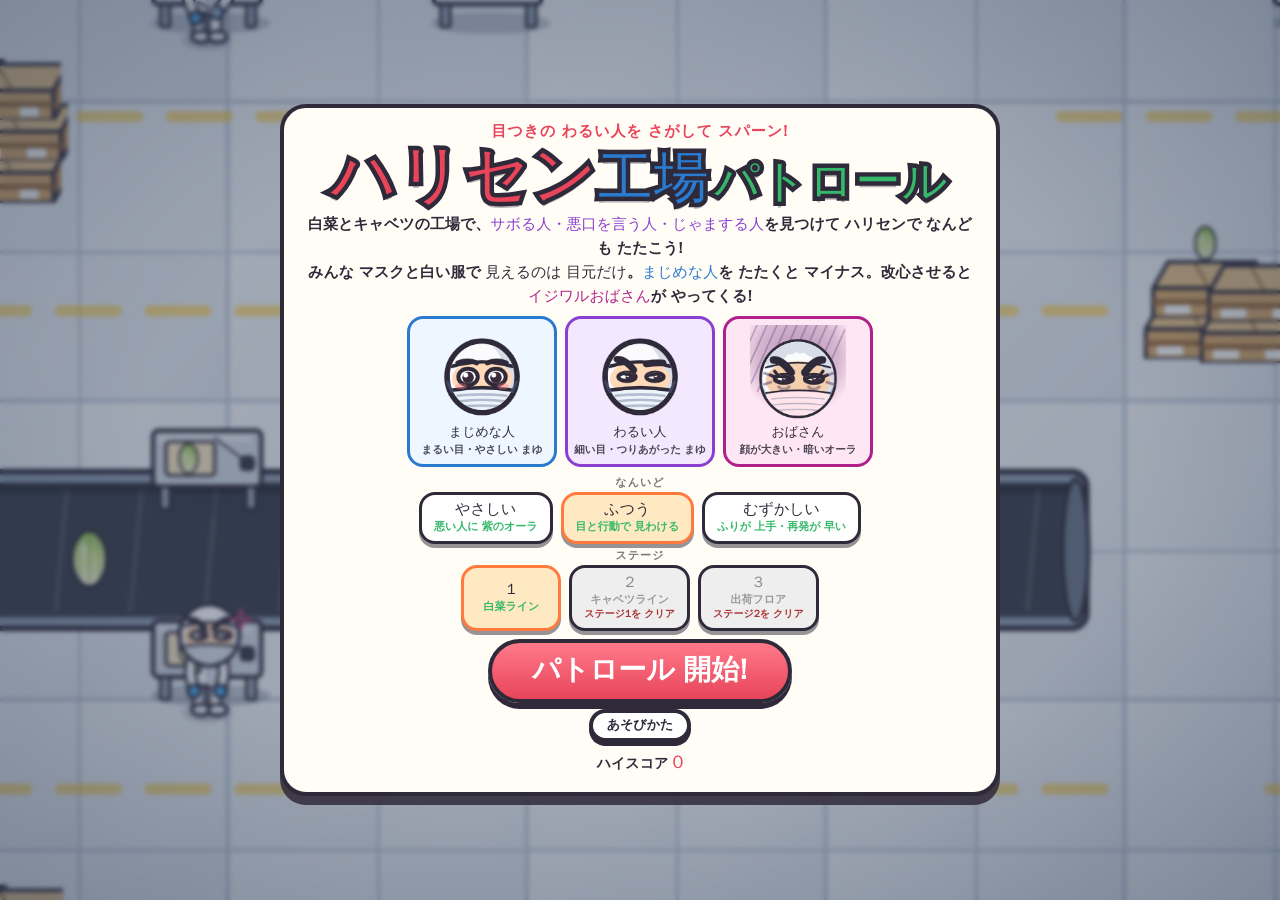
==== src/index.html @ 90d21422 "ハリセン工場パトロール: 目元で悪い人を見分けてハリセンで改心させる工場アクションゲーム - 白菜・キャベツ工場のマップ(ライン・作業台・段ボール・歩ける通路)を生成 - 白い衛生服とマスクの作業員。" ====
<!doctype html>
<html lang="ja">
<head>
<meta charset="utf-8">
<meta name="viewport" content="width=device-width, initial-scale=1, maximum-scale=1, user-scalable=no, viewport-fit=cover">
<meta name="theme-color" content="#e9edf3">
<title>ハリセン工場パトロール</title>
<link rel="icon" href="data:image/svg+xml,%3Csvg xmlns='http://www.w3.org/2000/svg' viewBox='0 0 32 32'%3E%3Ccircle cx='16' cy='16' r='14' fill='%23fbfbfd' stroke='%232f2a3a' stroke-width='2'/%3E%3Cellipse cx='16' cy='15' rx='10' ry='4.5' fill='%23ffd9b8'/%3E%3Cpath d='M6 19q10-3 20 0v5q-10 4-20 0z' fill='%23eef4fb' stroke='%232f2a3a' stroke-width='1.5'/%3E%3Ccircle cx='11.5' cy='15' r='2.4' fill='%23fff' stroke='%232f2a3a' stroke-width='1.2'/%3E%3Ccircle cx='20.5' cy='15' r='2.4' fill='%23fff' stroke='%232f2a3a' stroke-width='1.2'/%3E%3Ccircle cx='12' cy='15.3' r='1.1' fill='%232f2a3a'/%3E%3Ccircle cx='21' cy='15.3' r='1.1' fill='%232f2a3a'/%3E%3Cpath d='M8 11l5 1.5M24 11l-5 1.5' stroke='%232f2a3a' stroke-width='2' stroke-linecap='round'/%3E%3C/svg%3E">
<link rel="stylesheet" href="style.css">
</head>
<body>
<canvas id="game"></canvas>
<div id="fx"><div id="fxVig"></div><div id="fxRed"></div><div id="fxBlue"></div></div>

<!-- ゲーム中の表示 -->
<div id="hud" class="hidden">
  <div class="hud-left">
    <div class="hp">
      <svg class="heart" viewBox="0 0 24 24" aria-hidden="true"><path d="M12 21s-8-5.2-8-11a4.6 4.6 0 0 1 8-3 4.6 4.6 0 0 1 8 3c0 5.8-8 11-8 11z" fill="#ff5a7e" stroke="#2f2a3a" stroke-width="2.2" stroke-linejoin="round"/><circle cx="8.2" cy="8.6" r="1.6" fill="#fff"/></svg>
      <div class="hp-bar"><div class="hp-fill" id="hpFill"></div><span class="hp-text" id="hpText">100</span></div>
    </div>
    <div class="score-box"><span class="label">スコア</span><span class="score" id="score">0</span></div>
    <div class="combo hidden" id="combo"><span class="combo-n" id="comboN"></span><span class="combo-m" id="comboM"></span><div class="combo-bar"><div id="comboFill"></div></div></div>
    <div class="weapon normal" id="weapon"><span class="w-label">ハリセン</span><b id="weaponName">ふつうのハリセン</b><i id="weaponUses">∞</i></div>
  </div>
  <div class="hud-center">
    <div class="timer" id="timer">3:00</div>
    <div class="stage-label" id="stageLabel">ステージ1</div>
    <div class="gauge" id="gauge"><span id="gaugeText">改心 0 / 5</span><div class="gauge-bar"><div id="gaugeFill"></div></div></div>
    <div class="bossbar hidden" id="bossBar"><span id="bossName">イジワルおばさん</span><div class="boss-bar"><div id="bossFill"></div></div></div>
  </div>
  <div class="hud-right">
    <canvas id="minimap"></canvas>
    <div class="btns">
      <button id="btnSound" class="icon-btn" aria-label="おと"><svg viewBox="0 0 24 24"><path id="iconSound" d="M4 9v6h4l5 4V5L8 9H4z" fill="#fff" stroke="#2f2a3a" stroke-width="2" stroke-linejoin="round"/><g id="iconWaves" fill="none" stroke="#2f2a3a" stroke-width="2.2" stroke-linecap="round"><path d="M16 9.5c1.2 1.5 1.2 3.5 0 5"/><path d="M18.5 7c2.2 3 2.2 7 0 10"/></g></svg></button>
      <button id="btnPause" class="icon-btn" aria-label="ポーズ"><svg viewBox="0 0 24 24"><rect x="6" y="5" width="4" height="14" rx="1.5" fill="#fff" stroke="#2f2a3a" stroke-width="2"/><rect x="14" y="5" width="4" height="14" rx="1.5" fill="#fff" stroke="#2f2a3a" stroke-width="2"/></svg></button>
    </div>
  </div>
</div>

<div id="stickL" class="stick hidden"><div class="ring"></div><div class="knob"></div></div>
<div id="stickR" class="stick right hidden"><div class="ring"></div><div class="knob"></div></div>

<div id="touchHints"><div class="th l" id="thL">左で<br>うごく</div><div class="th r" id="thR">右で ねらって<br>たたく</div></div>

<div id="toast" class="hidden"></div>
<div id="banner" class="hidden"></div>
<div id="hint" class="hidden"><span class="pc-only">WASD / 矢印で うごく ・ マウスで ねらって クリック連打で ハリセン! 目つきの わるい人を さがそう</span><span class="touch-only">左がわで うごく ・ 右がわで ねらって たたく! 目つきの わるい人を さがそう</span></div>

<!-- タイトル -->
<div id="title" class="overlay">
  <div class="card title-card">
    <div class="logo">
      <div class="logo-small">目つきの わるい人を さがして スパーン!</div>
      <h1><span class="l1">ハリセン</span><span class="l2">工場</span><span class="l3">パトロール</span></h1>
    </div>
    <p class="lead">白菜とキャベツの工場で、<b class="bad-t">サボる人・悪口を言う人・じゃまする人</b>を見つけて ハリセンで なんども たたこう!<br>みんな マスクと白い服で <b>見えるのは 目元だけ</b>。<b class="good-t">まじめな人</b>を たたくと マイナス。改心させると <b class="boss-t">イジワルおばさん</b>が やってくる!</p>
    <div class="eyes-row">
      <div class="eye-card good"><canvas id="eyeGood" width="140" height="140"></canvas><b>まじめな人</b><span>まるい目・やさしい まゆ</span></div>
      <div class="eye-card bad"><canvas id="eyeBad" width="140" height="140"></canvas><b>わるい人</b><span>細い目・つりあがった まゆ</span></div>
      <div class="eye-card boss"><canvas id="eyeBoss" width="140" height="140"></canvas><b>おばさん</b><span>顔が大きい・暗いオーラ</span></div>
    </div>
    <div class="row-label">なんいど</div>
    <div class="diffs">
      <button class="diff-btn" data-diff="easy"><b>やさしい</b><span>悪い人に 紫のオーラ</span></button>
      <button class="diff-btn" data-diff="normal"><b>ふつう</b><span>目と行動で 見わける</span></button>
      <button class="diff-btn" data-diff="hard"><b>むずかしい</b><span>ふりが 上手・再発が 早い</span></button>
    </div>
    <div class="row-label">ステージ</div>
    <div class="stages">
      <button class="stage-btn" data-stage="0"><b>1</b><span>白菜ライン</span></button>
      <button class="stage-btn" data-stage="1"><b>2</b><span>キャベツライン</span><i>ステージ1を クリア</i></button>
      <button class="stage-btn" data-stage="2"><b>3</b><span>出荷フロア</span><i>ステージ2を クリア</i></button>
    </div>
    <button id="btnStart" class="big-btn">パトロール 開始!</button>
    <div class="meta-btns"><button id="btnHowto" class="sub-btn">あそびかた</button></div>
    <div class="best">ハイスコア <b id="bestTitle">0</b></div>
  </div>
</div>

<!-- あそびかた -->
<div id="howto" class="overlay hidden">
  <div class="card howto-card">
    <h2>あそびかた</h2>
    <ul class="legend" id="legendPics">
      <li><canvas id="ic-good" width="100" height="100"></canvas><b>まじめな人</b><span>台で 白菜を 切ったり はこづめ。たたくと <b class="minus">-200</b>、こちらも げんきが へる</span></li>
      <li class="bad"><canvas id="ic-slacker" width="100" height="100"></canvas><b>サボり</b><span>かべに もたれて スマホ・あくび・Zzz。近づくと はたらく ふりをする</span></li>
      <li class="bad"><canvas id="ic-gossip" width="100" height="100"></canvas><b>悪口コンビ</b><span>すみっこで ヒソヒソ 人の悪口。近づくと だまる</span></li>
      <li class="bad"><canvas id="ic-sabo" width="100" height="100"></canvas><b>じゃまする人</b><span>はたらく人に ちょっかいを 出して こまらせる</span></li>
      <li class="boss-l"><canvas id="ic-boss" width="100" height="100"></canvas><b>イジワルおばさん</b><span>人を いびる。いびっている あいだは <b>ダメージ2倍</b>。5連打で めまい。ガミガミの 赤いゾーンから にげろ</span></li>
      <li class="pick"><canvas id="ic-harisen" width="100" height="100"></canvas><b>ハリセン 3種</b><span><b>ふつう</b>: いつでも / <b>ジャンボ</b>: ひろく つよく ふっとばす / <b>ビリビリ</b>: 近くの悪い人にも 電気が はしる。床に 落ちているのを ひろう</span></li>
    </ul>
    <p class="howto-text">悪い人を なんども たたくと <b>「ごめんなさい!」と 改心</b>して まじめに はたらきはじめる(頭の上に ★)。でも しばらくすると <b>また サボりだす</b>。<br>改心させた人数が たまると <b>イジワルおばさん</b>が 搬入口から やってくる。倒せば ステージクリア! 残り時間は ボーナス。</p>
    <div class="controls">
      <div class="pc-only"><b>PC</b> WASD/矢印: うごく ・ マウス: ねらう ・ クリック/スペース/J: ハリセン(おしっぱなしで 連打) ・ P: ポーズ ・ M: おと</div>
      <div class="touch-only"><b>スマホ</b> 左がわ ドラッグ: うごく ・ 右がわ ドラッグ: ねらって 連打</div>
    </div>
    <button id="btnHowtoClose" class="sub-btn">とじる</button>
  </div>
</div>

<!-- ポーズ -->
<div id="pause" class="overlay hidden">
  <div class="card small">
    <h2>ポーズ</h2>
    <button id="btnResume" class="big-btn">つづける</button>
    <button id="btnQuit" class="sub-btn">タイトルへ</button>
  </div>
</div>

<!-- けっか -->
<div id="result" class="overlay hidden">
  <div class="card result-card">
    <h2 id="resTitle">ステージクリア!</h2>
    <div class="rank" id="resRank">A</div>
    <div class="rank-msg" id="resMsg"></div>
    <div class="res-score"><span>スコア</span><b id="resScore">0</b></div>
    <div class="newbest hidden" id="resNew">ハイスコア こうしん!</div>
    <ul class="res-stats" id="resStats"></ul>
    <button id="btnNext" class="big-btn hidden">つぎの ステージへ</button>
    <button id="btnRetry" class="big-btn">もういちど!</button>
    <button id="btnToTitle" class="sub-btn">タイトルへ</button>
  </div>
</div>

<script src="js/util.js"></script>
<script src="js/config.js"></script>
<script src="js/world.js"></script>
<script src="js/art.js"></script>
<script src="js/audio.js"></script>
<script src="js/input.js"></script>
<script src="js/entities.js"></script>
<script src="js/render.js"></script>
<script src="js/main.js"></script>
</body>
</html>
---- src/style.css ----
:root {
  --ink: #2f2a3a;
  --red: #e8445a;
  --purple: #8a3fd0;
  --orange: #ff7a3d;
  --green: #35b86a;
  --blue: #2a7ad0;
  --cream: #fffdf6;
  --font: "Hiragino Maru Gothic ProN", "Hiragino Kaku Gothic ProN", "Yu Gothic UI", "Yu Gothic", "Meiryo", "Noto Sans JP", "Noto Sans CJK JP", "WenQuanYi Zen Hei", system-ui, sans-serif;
  --safe-t: env(safe-area-inset-top, 0px);
  --safe-r: env(safe-area-inset-right, 0px);
  --safe-b: env(safe-area-inset-bottom, 0px);
  --safe-l: env(safe-area-inset-left, 0px);
}

* { box-sizing: border-box; }
html, body {
  margin: 0; height: 100%; overflow: hidden; background: #9fb0c8; color: var(--ink);
  font-family: var(--font); font-weight: 800;
  touch-action: none; user-select: none; -webkit-user-select: none; -webkit-touch-callout: none;
  -webkit-tap-highlight-color: transparent; overscroll-behavior: none;
}
canvas#game { position: fixed; top: 0; left: 0; display: block; touch-action: none; cursor: crosshair; }
.hidden { display: none !important; }
.touch-only { display: none; }
body.touch .touch-only { display: inline; }
body.touch .pc-only { display: none; }
body.touch canvas#game { cursor: default; }

/* ---------- 画面効果(周辺減光・被ダメージ・まちがい) ---------- */
#fx, #fx div { position: fixed; top: 0; left: 0; right: 0; bottom: 0; pointer-events: none; }
#fxVig { background: radial-gradient(ellipse at center, rgba(255, 255, 255, 0) 55%, rgba(40, 60, 90, 0.28) 100%); }
#fxRed { opacity: 0; background: radial-gradient(ellipse at center, rgba(255, 30, 60, 0) 30%, rgba(255, 30, 60, 0.85) 100%); }
#fxBlue { opacity: 0; background: radial-gradient(ellipse at center, rgba(60, 120, 255, 0) 35%, rgba(60, 120, 255, 0.8) 100%); }

/* ---------- ゲーム中のHUD ---------- */
#hud { position: fixed; top: 0; left: 0; right: 0; bottom: 0; pointer-events: none; }
.hud-left { position: absolute; top: calc(8px + var(--safe-t)); left: calc(10px + var(--safe-l)); display: flex; flex-direction: column; gap: 6px; align-items: flex-start; }
.hud-center { position: absolute; top: calc(8px + var(--safe-t)); left: 50%; transform: translateX(-50%); display: flex; flex-direction: column; align-items: center; gap: 5px; }
.hud-right { position: absolute; top: calc(8px + var(--safe-t)); right: calc(10px + var(--safe-r)); display: flex; flex-direction: column; align-items: flex-end; gap: 6px; }

.hp { display: flex; align-items: center; gap: 4px; }
.heart { width: 34px; height: 34px; flex: none; filter: drop-shadow(0 2px 0 rgba(47, 42, 58, 0.5)); }
.hp-bar { position: relative; width: clamp(110px, 24vw, 210px); height: 22px; border: 3px solid var(--ink); border-radius: 14px; background: rgba(255, 255, 255, 0.85); overflow: hidden; box-shadow: 0 3px 0 rgba(47, 42, 58, 0.45); }
.hp-fill { position: absolute; top: 0; bottom: 0; left: 0; width: 100%; background: linear-gradient(#8bef7a, #3fc460); transition: width 0.15s; }
.hp-fill.mid { background: linear-gradient(#ffe36a, #ffb52e); }
.hp-fill.low { background: linear-gradient(#ff8a8a, #ff4d5e); animation: pulse 0.5s infinite alternate; }
.hp-text { position: absolute; top: 0; left: 0; right: 0; bottom: 0; display: grid; place-items: center; font-size: 13px; color: var(--ink); text-shadow: 0 0 3px #fff, 0 0 3px #fff; }

.score-box { display: flex; align-items: baseline; gap: 8px; padding: 2px 14px 3px; background: var(--cream); border: 3px solid var(--ink); border-radius: 16px; box-shadow: 0 3px 0 rgba(47, 42, 58, 0.45); }
.score-box .label { font-size: 12px; opacity: 0.75; }
.score { font-size: clamp(22px, 4.6vw, 32px); color: var(--red); -webkit-text-stroke: 0.5px var(--ink); font-variant-numeric: tabular-nums; min-width: 3.2ch; text-align: right; }
.score.bump { animation: bump 0.2s; }

.combo { position: relative; padding: 3px 12px 7px; background: linear-gradient(#ffd24d, #ff9d2e); border: 3px solid var(--ink); border-radius: 14px; box-shadow: 0 3px 0 rgba(47, 42, 58, 0.45); color: #fff; text-shadow: 0 2px 0 var(--ink), 1px 0 0 var(--ink), -1px 0 0 var(--ink); animation: bump 0.25s; }
.combo-n { font-size: 20px; }
.combo-m { font-size: 14px; margin-left: 6px; }
.combo-bar { position: absolute; left: 8px; right: 8px; bottom: 2px; height: 4px; border-radius: 3px; background: rgba(47, 42, 58, 0.35); overflow: hidden; }
.combo-bar div { height: 100%; background: #fff; width: 100%; }

.weapon { display: flex; align-items: center; gap: 8px; padding: 3px 12px; font-size: 13px; border: 3px solid var(--ink); border-radius: 14px; box-shadow: 0 3px 0 rgba(47, 42, 58, 0.45); background: linear-gradient(#fff6dc, #f3dfb0); }
.weapon.jumbo { background: linear-gradient(#ffb48c, #ff7a4d); color: #fff; text-shadow: 0 1px 0 var(--ink); }
.weapon.spark { background: linear-gradient(#fff6a0, #ffd400); animation: powerGlow 0.5s infinite alternate; }
.weapon .w-label { font-size: 10px; opacity: 0.75; }
.weapon i { font-style: normal; font-size: 12px; font-variant-numeric: tabular-nums; }
@keyframes powerGlow { from { box-shadow: 0 3px 0 rgba(47, 42, 58, 0.45), 0 0 8px rgba(255, 220, 80, 0.6); } to { box-shadow: 0 3px 0 rgba(47, 42, 58, 0.45), 0 0 22px rgba(255, 220, 80, 1); } }

.timer { min-width: 5.2ch; text-align: center; padding: 2px 16px 3px; font-size: clamp(22px, 5vw, 32px); font-variant-numeric: tabular-nums; background: var(--cream); border: 3px solid var(--ink); border-radius: 18px; box-shadow: 0 3px 0 rgba(47, 42, 58, 0.45); }
.timer.warn { color: #fff; background: #ff5a5e; animation: pulse 0.5s infinite alternate; }
.stage-label { font-size: 12px; padding: 1px 10px; background: rgba(255, 255, 255, 0.85); border: 2px solid var(--ink); border-radius: 10px; }
.gauge { position: relative; min-width: 220px; padding: 3px 14px 9px; text-align: center; font-size: 13px; color: #fff; background: linear-gradient(#c56bff, #7a2fc0); border: 3px solid var(--ink); border-radius: 16px; box-shadow: 0 3px 0 rgba(47, 42, 58, 0.45); text-shadow: 0 1px 0 var(--ink); }
.gauge-bar { position: absolute; left: 8px; right: 8px; bottom: 3px; height: 5px; border-radius: 3px; background: rgba(47, 42, 58, 0.4); overflow: hidden; }
.gauge-bar div { height: 100%; width: 0; background: #ffe14d; transition: width 0.3s; }
.bossbar { width: min(50vw, 440px); padding: 2px 12px 8px; text-align: center; font-size: 14px; color: #fff; background: rgba(47, 42, 58, 0.88); border: 3px solid var(--ink); border-radius: 14px; position: relative; text-shadow: 0 1px 0 #000; animation: bump 0.3s; }
.boss-bar { margin-top: 2px; height: 10px; border-radius: 6px; background: rgba(0, 0, 0, 0.5); overflow: hidden; border: 1.5px solid #000; }
.boss-bar div { height: 100%; width: 100%; background: linear-gradient(#ff8ad0, #c43ad0); transition: width 0.15s; }

#minimap { width: clamp(110px, 22vw, 170px); height: calc(clamp(110px, 22vw, 170px) * 0.66); border: 3px solid var(--ink); border-radius: 12px; background: #eef1f6; box-shadow: 0 3px 0 rgba(47, 42, 58, 0.45); }
.btns { display: flex; gap: 6px; }
.icon-btn { pointer-events: auto; width: 38px; height: 38px; padding: 5px; border-radius: 50%; border: 3px solid var(--ink); background: #ffd24d; box-shadow: 0 3px 0 rgba(47, 42, 58, 0.55); cursor: pointer; }
.icon-btn:active { transform: translateY(2px); box-shadow: 0 1px 0 rgba(47, 42, 58, 0.55); }
.icon-btn svg { width: 100%; height: 100%; display: block; }
.icon-btn.muted #iconWaves { display: none; }

/* ---------- 仮想スティック ---------- */
.stick { position: fixed; width: 0; height: 0; pointer-events: none; z-index: 5; }
.stick .ring { position: absolute; left: -56px; top: -56px; width: 112px; height: 112px; border-radius: 50%; border: 4px dashed rgba(47, 42, 58, 0.5); background: rgba(255, 255, 255, 0.25); }
.stick .knob { position: absolute; left: -27px; top: -27px; width: 54px; height: 54px; border-radius: 50%; background: rgba(255, 255, 255, 0.92); border: 4px solid var(--ink); box-shadow: 0 3px 0 rgba(47, 42, 58, 0.5); }
.stick.right .knob { background: rgba(255, 170, 120, 0.95); }
#touchHints { display: none; }
body.touch #touchHints.show { display: block; }
.th { position: fixed; bottom: calc(60px + var(--safe-b)); width: 120px; height: 120px; border-radius: 50%; border: 4px dashed rgba(47, 42, 58, 0.45); display: grid; place-items: center; text-align: center; font-size: 14px; color: var(--ink); background: rgba(255, 255, 255, 0.3); pointer-events: none; animation: breathe 1.4s infinite alternate; }
.th.l { left: calc(40px + var(--safe-l)); }
.th.r { right: calc(40px + var(--safe-r)); }
.th.gone { display: none; }
@keyframes breathe { from { transform: scale(0.96); } to { transform: scale(1.04); } }

/* ---------- ふきだし・バナー ---------- */
#toast { position: fixed; top: calc(150px + var(--safe-t)); left: 50%; transform: translateX(-50%); max-width: 90vw; padding: 6px 18px; font-size: clamp(14px, 3.6vw, 18px); background: #fff; border: 3px solid var(--ink); border-radius: 18px; box-shadow: 0 4px 0 rgba(47, 42, 58, 0.5); pointer-events: none; z-index: 8; animation: toast-in 0.25s; text-align: center; }
#banner { position: fixed; left: 0; right: 0; top: 34%; text-align: center; pointer-events: none; z-index: 8; white-space: nowrap; font-size: clamp(28px, 7.5vw, 88px); color: #fff; -webkit-text-stroke: 8px var(--ink); paint-order: stroke fill; text-shadow: 0 8px 0 rgba(47, 42, 58, 0.45); animation: banner 1.5s ease-out forwards; }
#hint { position: fixed; bottom: calc(18px + var(--safe-b)); left: 50%; transform: translateX(-50%); max-width: 94vw; padding: 6px 16px; font-size: clamp(12px, 3.2vw, 16px); background: rgba(255, 255, 255, 0.92); border: 3px solid var(--ink); border-radius: 18px; pointer-events: none; z-index: 8; text-align: center; animation: toast-in 0.3s; }
body.touch #hint { bottom: calc(190px + var(--safe-b)); }

/* ---------- 画面のうえに重ねるカード ---------- */
.overlay { position: fixed; top: 0; left: 0; right: 0; bottom: 0; z-index: 20; display: flex; align-items: center; justify-content: center; padding: 10px; background: rgba(40, 55, 80, 0.4); backdrop-filter: blur(2px); -webkit-backdrop-filter: blur(2px); overflow: auto; touch-action: auto; }
.card { background: var(--cream); border: 4px solid var(--ink); border-radius: 26px; box-shadow: 0 9px 0 rgba(47, 42, 58, 0.85); padding: 14px 22px 18px; max-width: min(94vw, 720px); max-height: 96vh; overflow: auto; text-align: center; animation: pop 0.35s cubic-bezier(0.3, 1.5, 0.5, 1); }
.card h2 { margin: 0 0 6px; font-size: clamp(26px, 6vw, 40px); }
.card.small { min-width: min(80vw, 320px); }

.logo-small { font-size: clamp(12px, 3vw, 15px); color: var(--red); letter-spacing: 0.06em; }
.logo h1 { margin: 0 0 4px; white-space: nowrap; font-size: clamp(26px, 7vw, 64px); line-height: 1.05; letter-spacing: 0.02em; -webkit-text-stroke: 9px var(--ink); paint-order: stroke fill; text-shadow: 0 6px 0 rgba(47, 42, 58, 0.35); }
.logo .l1 { color: var(--red); }
.logo .l2 { color: var(--blue); font-size: 0.85em; }
.logo .l3 { color: var(--green); font-size: 0.7em; margin-left: 0.1em; }
.lead { margin: 4px 0 8px; font-size: clamp(12px, 3vw, 15px); line-height: 1.6; }
.lead .bad-t { color: var(--purple); }
.lead .good-t { color: var(--blue); }
.lead .boss-t { color: #b0208a; }

.eyes-row { display: flex; justify-content: center; gap: 8px; margin: 0 0 8px; flex-wrap: wrap; }
.eye-card { width: min(30vw, 150px); padding: 6px 6px 8px; background: #fff; border: 3px solid var(--ink); border-radius: 16px; display: flex; flex-direction: column; align-items: center; gap: 2px; }
.eye-card canvas { width: min(22vw, 96px); height: min(22vw, 96px); }
.eye-card b { font-size: 13px; }
.eye-card span { font-size: 10.5px; line-height: 1.3; opacity: 0.85; }
.eye-card.good { border-color: var(--blue); background: #eef6ff; }
.eye-card.bad { border-color: var(--purple); background: #f4e8ff; }
.eye-card.boss { border-color: #b0208a; background: #ffe6f4; }

.row-label { font-size: 11px; color: #777; margin-top: 4px; letter-spacing: 0.1em; }
.diffs, .stages { display: flex; justify-content: center; gap: 8px; margin: 2px 0 4px; flex-wrap: wrap; }
.diff-btn, .stage-btn { position: relative; min-width: 100px; padding: 5px 12px 7px; font-family: inherit; font-weight: 800; color: var(--ink); background: #fff; border: 3px solid var(--ink); border-radius: 16px; box-shadow: 0 4px 0 rgba(47, 42, 58, 0.5); cursor: pointer; text-align: center; }
.diff-btn b, .stage-btn b { display: block; font-size: 15px; }
.diff-btn span, .stage-btn span { display: block; font-size: 11px; color: var(--green); }
.stage-btn i { display: none; font-style: normal; font-size: 10px; color: #a33; }
.diff-btn.on, .stage-btn.on { background: #ffe9c2; border-color: var(--orange); }
.stage-btn.lock { background: #eee; color: #888; }
.stage-btn.lock span { color: #999; }
.stage-btn.lock i { display: block; }
.diff-btn:active, .stage-btn:active { transform: translateY(3px); box-shadow: 0 1px 0 rgba(47, 42, 58, 0.5); }

.big-btn, .sub-btn { display: block; margin: 8px auto 0; cursor: pointer; font-family: inherit; font-weight: 800; color: #fff; border: 4px solid var(--ink); border-radius: 999px; }
.big-btn { padding: 8px 40px 10px; font-size: clamp(20px, 5vw, 28px); background: linear-gradient(#ff7a8a, var(--red)); box-shadow: 0 6px 0 var(--ink); animation: wiggle 1.6s infinite; }
.big-btn:hover { filter: brightness(1.06); }
.big-btn:active { transform: translateY(4px); box-shadow: 0 2px 0 var(--ink); animation: none; }
.sub-btn { padding: 4px 22px 5px; font-size: 15px; color: var(--ink); background: #fff; box-shadow: 0 4px 0 var(--ink); }
.sub-btn:active { transform: translateY(3px); box-shadow: 0 1px 0 var(--ink); }
.meta-btns { display: flex; justify-content: center; gap: 6px; margin-top: 6px; }
.meta-btns .sub-btn { margin: 0; font-size: 13px; padding: 3px 14px 4px; }
.best { margin-top: 8px; font-size: 14px; }
.best b { color: var(--red); font-size: 18px; }

/* ---------- あそびかた ---------- */
.howto-card { width: min(94vw, 700px); }
.legend { list-style: none; display: grid; grid-template-columns: 1fr 1fr; gap: 8px; margin: 0 0 8px; padding: 0; text-align: left; }
.legend li { display: grid; grid-template-columns: 64px 1fr; grid-template-rows: auto auto; column-gap: 8px; align-items: center; padding: 6px 8px; background: #fff; border: 3px solid var(--ink); border-radius: 16px; font-size: 13px; }
.legend canvas { grid-row: 1 / 3; width: 64px; height: 64px; }
.legend b { font-size: 14px; align-self: end; overflow-wrap: anywhere; }
.legend span { font-size: 11px; line-height: 1.35; opacity: 0.85; align-self: start; overflow-wrap: anywhere; }
.legend span b { font-size: 11px; }
.legend .minus { color: var(--blue); }
.legend li.bad { background: #f7eeff; border-color: var(--purple); }
.legend li.boss-l { grid-column: 1 / 3; background: linear-gradient(#ffe6f4, #ffd3ea); border-color: #b0208a; }
.legend li.pick { grid-column: 1 / 3; background: #fff8dc; border-color: #c99a00; }
.howto-text { font-size: 12.5px; line-height: 1.55; text-align: left; margin: 0 0 6px; padding: 6px 10px; background: #fff; border: 2px solid var(--ink); border-radius: 12px; }
.howto-text b { color: var(--purple); }
.controls { margin: 0 0 4px; text-align: left; font-size: clamp(11px, 2.8vw, 13px); line-height: 1.6; padding: 4px 8px; background: #e6f1ff; border-radius: 12px; }
.controls b { color: var(--red); margin-right: 4px; }
body.touch .controls .touch-only { display: block; }

/* ---------- けっか ---------- */
.result-card { min-width: min(92vw, 420px); }
.rank { width: 92px; height: 92px; margin: 0 auto; border-radius: 50%; border: 5px solid var(--ink); display: grid; place-items: center; font-size: 56px; color: #fff; -webkit-text-stroke: 3px var(--ink); paint-order: stroke fill; box-shadow: 0 6px 0 rgba(47, 42, 58, 0.5); animation: pop 0.5s cubic-bezier(0.3, 1.6, 0.5, 1); }
.rank-msg { margin: 6px 0 2px; font-size: 14px; color: var(--purple); }
.res-score { display: flex; justify-content: center; align-items: baseline; gap: 10px; }
.res-score span { font-size: 14px; }
.res-score b { font-size: clamp(30px, 8vw, 44px); color: var(--red); -webkit-text-stroke: 1px var(--ink); font-variant-numeric: tabular-nums; }
.newbest { display: inline-block; padding: 2px 14px; font-size: 14px; color: #fff; background: var(--orange); border: 3px solid var(--ink); border-radius: 999px; animation: pulse 0.5s infinite alternate; }
.res-stats { list-style: none; margin: 8px auto 4px; padding: 0; max-width: 360px; text-align: left; font-size: 12.5px; display: grid; grid-template-columns: 1fr 1fr; gap: 3px 10px; }
.res-stats li { display: flex; justify-content: space-between; gap: 6px; padding: 2px 8px; background: #fff; border-radius: 8px; border: 2px solid #e0dcd0; }
.res-stats b { color: var(--purple); font-variant-numeric: tabular-nums; }

/* ---------- アニメーション ---------- */
@keyframes pulse { from { filter: brightness(1); } to { filter: brightness(1.25); } }
@keyframes bump { 0% { transform: scale(1); } 40% { transform: scale(1.12); } 100% { transform: scale(1); } }
@keyframes pop { from { transform: scale(0.6); opacity: 0; } to { transform: scale(1); opacity: 1; } }
@keyframes wiggle { 0%, 100% { transform: rotate(-1.5deg) scale(1); } 50% { transform: rotate(1.5deg) scale(1.03); } }
@keyframes toast-in { from { transform: translate(-50%, -10px); opacity: 0; } to { transform: translate(-50%, 0); opacity: 1; } }
@keyframes banner { 0% { transform: scale(0.4); opacity: 0; } 20% { transform: scale(1.15); opacity: 1; } 35% { transform: scale(1); } 80% { opacity: 1; } 100% { transform: scale(1.1); opacity: 0; } }

/* ---------- 小さい画面 ---------- */
@media (max-width: 520px) {
  .legend { grid-template-columns: 1fr; }
  .legend li.boss-l, .legend li.pick { grid-column: 1; }
  .eye-card { width: 30vw; }
  .diff-btn, .stage-btn { min-width: 86px; padding: 4px 8px 6px; }
  .res-stats { grid-template-columns: 1fr; }
}
@media (max-height: 520px) {
  .card { padding: 8px 14px 10px; }
  .logo h1 { font-size: 30px; }
  .lead { margin: 2px 0 4px; font-size: 11px; line-height: 1.4; }
  .eye-card canvas { width: 54px; height: 54px; }
  .big-btn { padding: 4px 28px 6px; font-size: 20px; }
}
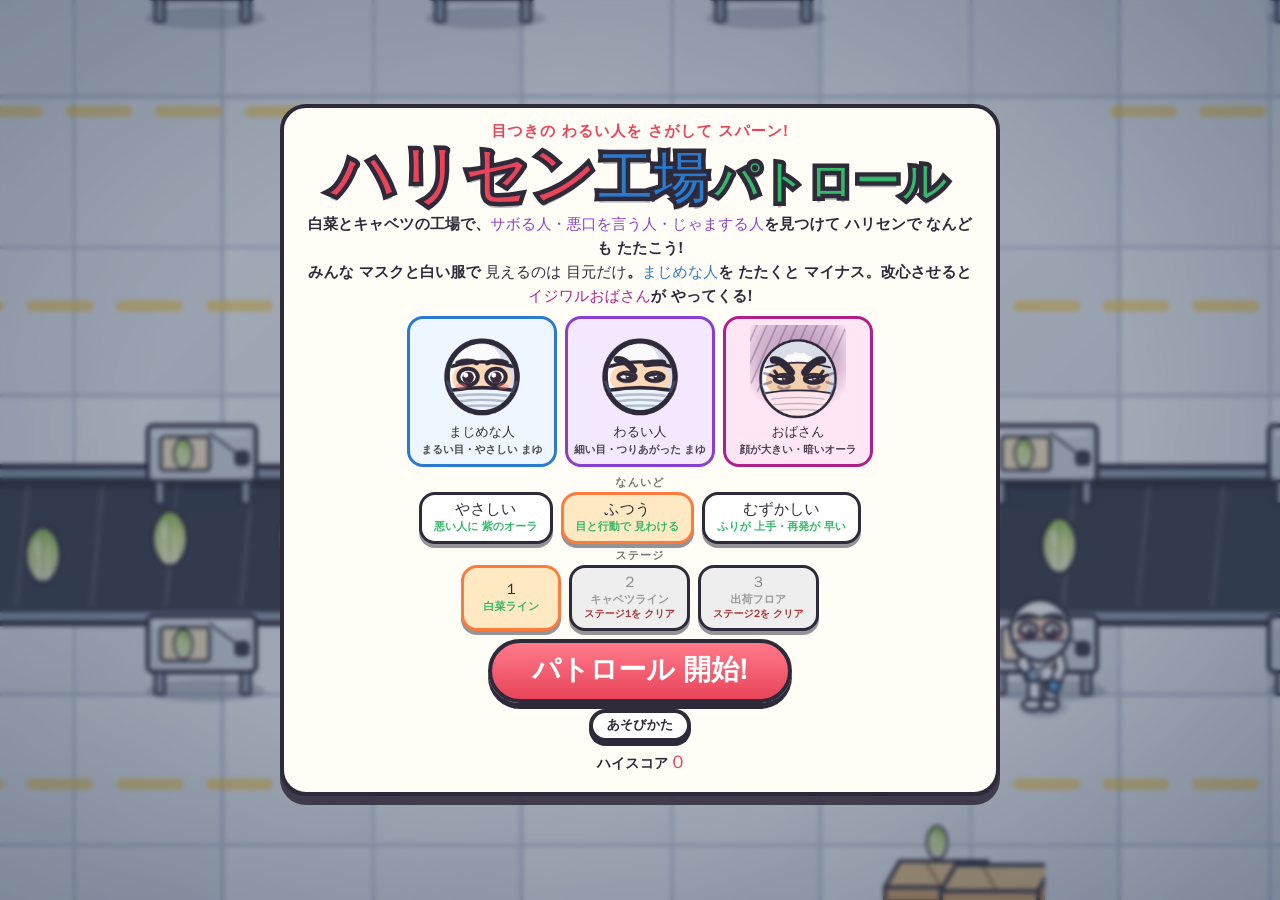
==== commit d338316a: "GitHub Pages / ホーム画面追加用に manifest・sw.js・アイコンを追加 - 自分の絵(主人公の頭とハリセン)から作ったアイコン 4 種 - https で公開したときだけ Se" ====
--- a/src/index.html
+++ b/src/index.html
@@ -6,6 +6,10 @@
 <meta name="theme-color" content="#e9edf3">
 <title>ハリセン工場パトロール</title>
 <link rel="icon" href="data:image/svg+xml,%3Csvg xmlns='http://www.w3.org/2000/svg' viewBox='0 0 32 32'%3E%3Ccircle cx='16' cy='16' r='14' fill='%23fbfbfd' stroke='%232f2a3a' stroke-width='2'/%3E%3Cellipse cx='16' cy='15' rx='10' ry='4.5' fill='%23ffd9b8'/%3E%3Cpath d='M6 19q10-3 20 0v5q-10 4-20 0z' fill='%23eef4fb' stroke='%232f2a3a' stroke-width='1.5'/%3E%3Ccircle cx='11.5' cy='15' r='2.4' fill='%23fff' stroke='%232f2a3a' stroke-width='1.2'/%3E%3Ccircle cx='20.5' cy='15' r='2.4' fill='%23fff' stroke='%232f2a3a' stroke-width='1.2'/%3E%3Ccircle cx='12' cy='15.3' r='1.1' fill='%232f2a3a'/%3E%3Ccircle cx='21' cy='15.3' r='1.1' fill='%232f2a3a'/%3E%3Cpath d='M8 11l5 1.5M24 11l-5 1.5' stroke='%232f2a3a' stroke-width='2' stroke-linecap='round'/%3E%3C/svg%3E">
+<link rel="manifest" href="manifest.webmanifest">
+<link rel="apple-touch-icon" href="icons/apple-touch-icon.png">
+<meta name="apple-mobile-web-app-capable" content="yes">
+<meta name="mobile-web-app-capable" content="yes">
 <link rel="stylesheet" href="style.css">
 </head>
 <body>
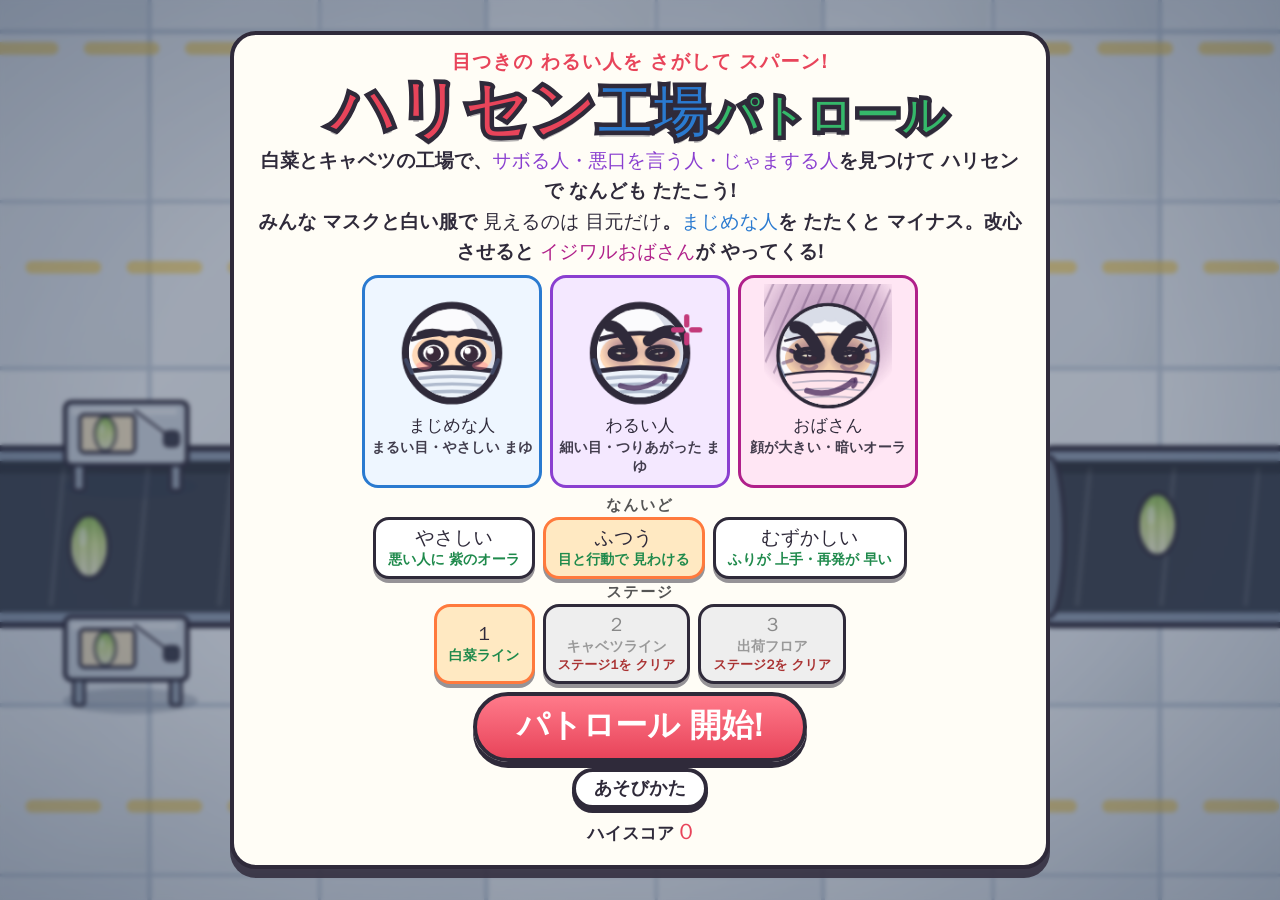
==== commit 1d2b3e93: "スマホで画面のはしをさわると固まる・戻る問題を直す 原因 - はしの指をスマホの「戻る」操作が横取りすると「指をはなした」が届かず、スティックが押されたままになっていた   (主人公が勝手に歩き続ける" ====
--- a/src/index.html
+++ b/src/index.html
@@ -45,6 +45,7 @@
 <div id="stickL" class="stick hidden"><div class="ring"></div><div class="knob"></div></div>
 <div id="stickR" class="stick right hidden"><div class="ring"></div><div class="knob"></div></div>
 
+<div id="edgeL" class="edge-guard l"></div><div id="edgeR" class="edge-guard r"></div>
 <div id="touchHints"><div class="th l" id="thL">左で<br>うごく</div><div class="th r" id="thR">右で ねらって<br>たたく</div></div>
 
 <div id="toast" class="hidden"></div>
@@ -107,6 +108,7 @@
 <div id="pause" class="overlay hidden">
   <div class="card small">
     <h2>ポーズ</h2>
+    <p id="pauseMsg" class="pause-msg hidden"></p>
     <button id="btnResume" class="big-btn">つづける</button>
     <button id="btnQuit" class="sub-btn">タイトルへ</button>
   </div>
--- a/src/style.css
+++ b/src/style.css
@@ -41,38 +41,38 @@
 
 .hp { display: flex; align-items: center; gap: 4px; }
 .heart { width: 34px; height: 34px; flex: none; filter: drop-shadow(0 2px 0 rgba(47, 42, 58, 0.5)); }
-.hp-bar { position: relative; width: clamp(110px, 24vw, 210px); height: 22px; border: 3px solid var(--ink); border-radius: 14px; background: rgba(255, 255, 255, 0.85); overflow: hidden; box-shadow: 0 3px 0 rgba(47, 42, 58, 0.45); }
+.hp-bar { position: relative; width: clamp(120px, 26vw, 230px); height: 28px; border: 3px solid var(--ink); border-radius: 14px; background: rgba(255, 255, 255, 0.85); overflow: hidden; box-shadow: 0 3px 0 rgba(47, 42, 58, 0.45); }
 .hp-fill { position: absolute; top: 0; bottom: 0; left: 0; width: 100%; background: linear-gradient(#8bef7a, #3fc460); transition: width 0.15s; }
 .hp-fill.mid { background: linear-gradient(#ffe36a, #ffb52e); }
 .hp-fill.low { background: linear-gradient(#ff8a8a, #ff4d5e); animation: pulse 0.5s infinite alternate; }
-.hp-text { position: absolute; top: 0; left: 0; right: 0; bottom: 0; display: grid; place-items: center; font-size: 13px; color: var(--ink); text-shadow: 0 0 3px #fff, 0 0 3px #fff; }
+.hp-text { position: absolute; top: 0; left: 0; right: 0; bottom: 0; display: grid; place-items: center; font-size: 17px; color: var(--ink); text-shadow: 0 0 3px #fff, 0 0 3px #fff; }
 
 .score-box { display: flex; align-items: baseline; gap: 8px; padding: 2px 14px 3px; background: var(--cream); border: 3px solid var(--ink); border-radius: 16px; box-shadow: 0 3px 0 rgba(47, 42, 58, 0.45); }
-.score-box .label { font-size: 12px; opacity: 0.75; }
-.score { font-size: clamp(22px, 4.6vw, 32px); color: var(--red); -webkit-text-stroke: 0.5px var(--ink); font-variant-numeric: tabular-nums; min-width: 3.2ch; text-align: right; }
+.score-box .label { font-size: 15px; opacity: 0.8; }
+.score { font-size: clamp(26px, 5.4vw, 38px); color: var(--red); -webkit-text-stroke: 0.5px var(--ink); font-variant-numeric: tabular-nums; min-width: 3.2ch; text-align: right; }
 .score.bump { animation: bump 0.2s; }
 
 .combo { position: relative; padding: 3px 12px 7px; background: linear-gradient(#ffd24d, #ff9d2e); border: 3px solid var(--ink); border-radius: 14px; box-shadow: 0 3px 0 rgba(47, 42, 58, 0.45); color: #fff; text-shadow: 0 2px 0 var(--ink), 1px 0 0 var(--ink), -1px 0 0 var(--ink); animation: bump 0.25s; }
-.combo-n { font-size: 20px; }
-.combo-m { font-size: 14px; margin-left: 6px; }
+.combo-n { font-size: 24px; }
+.combo-m { font-size: 18px; margin-left: 6px; }
 .combo-bar { position: absolute; left: 8px; right: 8px; bottom: 2px; height: 4px; border-radius: 3px; background: rgba(47, 42, 58, 0.35); overflow: hidden; }
 .combo-bar div { height: 100%; background: #fff; width: 100%; }
 
-.weapon { display: flex; align-items: center; gap: 8px; padding: 3px 12px; font-size: 13px; border: 3px solid var(--ink); border-radius: 14px; box-shadow: 0 3px 0 rgba(47, 42, 58, 0.45); background: linear-gradient(#fff6dc, #f3dfb0); }
+.weapon { display: flex; align-items: center; gap: 8px; padding: 3px 12px; font-size: 17px; border: 3px solid var(--ink); border-radius: 14px; box-shadow: 0 3px 0 rgba(47, 42, 58, 0.45); background: linear-gradient(#fff6dc, #f3dfb0); }
 .weapon.jumbo { background: linear-gradient(#ffb48c, #ff7a4d); color: #fff; text-shadow: 0 1px 0 var(--ink); }
 .weapon.spark { background: linear-gradient(#fff6a0, #ffd400); animation: powerGlow 0.5s infinite alternate; }
-.weapon .w-label { font-size: 10px; opacity: 0.75; }
-.weapon i { font-style: normal; font-size: 12px; font-variant-numeric: tabular-nums; }
+.weapon .w-label { font-size: 13px; opacity: 0.8; }
+.weapon i { font-style: normal; font-size: 15px; font-variant-numeric: tabular-nums; }
 @keyframes powerGlow { from { box-shadow: 0 3px 0 rgba(47, 42, 58, 0.45), 0 0 8px rgba(255, 220, 80, 0.6); } to { box-shadow: 0 3px 0 rgba(47, 42, 58, 0.45), 0 0 22px rgba(255, 220, 80, 1); } }
 
-.timer { min-width: 5.2ch; text-align: center; padding: 2px 16px 3px; font-size: clamp(22px, 5vw, 32px); font-variant-numeric: tabular-nums; background: var(--cream); border: 3px solid var(--ink); border-radius: 18px; box-shadow: 0 3px 0 rgba(47, 42, 58, 0.45); }
+.timer { min-width: 5.2ch; text-align: center; padding: 2px 16px 3px; font-size: clamp(26px, 5.6vw, 38px); font-variant-numeric: tabular-nums; background: var(--cream); border: 3px solid var(--ink); border-radius: 18px; box-shadow: 0 3px 0 rgba(47, 42, 58, 0.45); }
 .timer.warn { color: #fff; background: #ff5a5e; animation: pulse 0.5s infinite alternate; }
-.stage-label { font-size: 12px; padding: 1px 10px; background: rgba(255, 255, 255, 0.85); border: 2px solid var(--ink); border-radius: 10px; }
-.gauge { position: relative; min-width: 220px; padding: 3px 14px 9px; text-align: center; font-size: 13px; color: #fff; background: linear-gradient(#c56bff, #7a2fc0); border: 3px solid var(--ink); border-radius: 16px; box-shadow: 0 3px 0 rgba(47, 42, 58, 0.45); text-shadow: 0 1px 0 var(--ink); }
+.stage-label { font-size: 15px; padding: 1px 10px; background: rgba(255, 255, 255, 0.85); border: 2px solid var(--ink); border-radius: 10px; }
+.gauge { position: relative; min-width: 240px; padding: 3px 14px 10px; text-align: center; font-size: 17px; color: #fff; background: linear-gradient(#c56bff, #7a2fc0); border: 3px solid var(--ink); border-radius: 16px; box-shadow: 0 3px 0 rgba(47, 42, 58, 0.45); text-shadow: 0 1px 0 var(--ink); }
 .gauge-bar { position: absolute; left: 8px; right: 8px; bottom: 3px; height: 5px; border-radius: 3px; background: rgba(47, 42, 58, 0.4); overflow: hidden; }
 .gauge-bar div { height: 100%; width: 0; background: #ffe14d; transition: width 0.3s; }
-.bossbar { width: min(50vw, 440px); padding: 2px 12px 8px; text-align: center; font-size: 14px; color: #fff; background: rgba(47, 42, 58, 0.88); border: 3px solid var(--ink); border-radius: 14px; position: relative; text-shadow: 0 1px 0 #000; animation: bump 0.3s; }
-.boss-bar { margin-top: 2px; height: 10px; border-radius: 6px; background: rgba(0, 0, 0, 0.5); overflow: hidden; border: 1.5px solid #000; }
+.bossbar { width: min(50vw, 440px); padding: 2px 12px 8px; text-align: center; font-size: 18px; color: #fff; background: rgba(47, 42, 58, 0.88); border: 3px solid var(--ink); border-radius: 14px; position: relative; text-shadow: 0 1px 0 #000; animation: bump 0.3s; }
+.boss-bar { margin-top: 2px; height: 14px; border-radius: 6px; background: rgba(0, 0, 0, 0.5); overflow: hidden; border: 1.5px solid #000; }
 .boss-bar div { height: 100%; width: 100%; background: linear-gradient(#ff8ad0, #c43ad0); transition: width 0.15s; }
 
 #minimap { width: clamp(110px, 22vw, 170px); height: calc(clamp(110px, 22vw, 170px) * 0.66); border: 3px solid var(--ink); border-radius: 12px; background: #eef1f6; box-shadow: 0 3px 0 rgba(47, 42, 58, 0.45); }
@@ -89,49 +89,76 @@
 .stick.right .knob { background: rgba(255, 170, 120, 0.95); }
 #touchHints { display: none; }
 body.touch #touchHints.show { display: block; }
-.th { position: fixed; bottom: calc(60px + var(--safe-b)); width: 120px; height: 120px; border-radius: 50%; border: 4px dashed rgba(47, 42, 58, 0.45); display: grid; place-items: center; text-align: center; font-size: 14px; color: var(--ink); background: rgba(255, 255, 255, 0.3); pointer-events: none; animation: breathe 1.4s infinite alternate; }
-.th.l { left: calc(40px + var(--safe-l)); }
-.th.r { right: calc(40px + var(--safe-r)); }
+.th { position: fixed; bottom: calc(60px + var(--safe-b)); width: 130px; height: 130px; border-radius: 50%; border: 4px dashed rgba(47, 42, 58, 0.45); display: grid; place-items: center; text-align: center; font-size: 17px; color: var(--ink); background: rgba(255, 255, 255, 0.3); pointer-events: none; animation: breathe 1.4s infinite alternate; }
+.th.l { left: calc(64px + var(--safe-l)); }
+.th.r { right: calc(64px + var(--safe-r)); }
+/* 画面の左右のはし(さわっても反応しない場所)。スマホのときだけ うすく見せる */
+.edge-guard { display: none; position: fixed; top: 0; bottom: 0; width: 22px; pointer-events: none; z-index: 4; background: repeating-linear-gradient(45deg, rgba(47, 42, 58, 0.07) 0 6px, rgba(47, 42, 58, 0) 6px 12px); transition: background-color 0.2s; }
+.edge-guard.l { left: 0; border-right: 2px dashed rgba(47, 42, 58, 0.18); }
+.edge-guard.r { right: 0; border-left: 2px dashed rgba(47, 42, 58, 0.18); }
+body.touch .edge-guard { display: block; }
+body.touch.edge-flash .edge-guard { background-color: rgba(255, 120, 80, 0.35); }
+.pause-msg { margin: 0 0 6px; font-size: 16px; line-height: 1.55; color: var(--purple); }
+.pause-msg b { color: var(--red); }
 .th.gone { display: none; }
 @keyframes breathe { from { transform: scale(0.96); } to { transform: scale(1.04); } }
 
 /* ---------- ふきだし・バナー ---------- */
-#toast { position: fixed; top: calc(150px + var(--safe-t)); left: 50%; transform: translateX(-50%); max-width: 90vw; padding: 6px 18px; font-size: clamp(14px, 3.6vw, 18px); background: #fff; border: 3px solid var(--ink); border-radius: 18px; box-shadow: 0 4px 0 rgba(47, 42, 58, 0.5); pointer-events: none; z-index: 8; animation: toast-in 0.25s; text-align: center; }
-#banner { position: fixed; left: 0; right: 0; top: 34%; text-align: center; pointer-events: none; z-index: 8; white-space: nowrap; font-size: clamp(28px, 7.5vw, 88px); color: #fff; -webkit-text-stroke: 8px var(--ink); paint-order: stroke fill; text-shadow: 0 8px 0 rgba(47, 42, 58, 0.45); animation: banner 1.5s ease-out forwards; }
-#hint { position: fixed; bottom: calc(18px + var(--safe-b)); left: 50%; transform: translateX(-50%); max-width: 94vw; padding: 6px 16px; font-size: clamp(12px, 3.2vw, 16px); background: rgba(255, 255, 255, 0.92); border: 3px solid var(--ink); border-radius: 18px; pointer-events: none; z-index: 8; text-align: center; animation: toast-in 0.3s; }
-body.touch #hint { bottom: calc(190px + var(--safe-b)); }
+#toast { position: fixed; bottom: calc(78px + var(--safe-b)); left: 50%; transform: translateX(-50%); max-width: 92vw; padding: 8px 20px; font-size: clamp(17px, 4.4vw, 23px); line-height: 1.4; background: #fff; border: 3px solid var(--ink); border-radius: 18px; box-shadow: 0 4px 0 rgba(47, 42, 58, 0.5); pointer-events: none; z-index: 8; animation: toast-in 0.25s; text-align: center; }
+#banner { position: fixed; left: 0; right: 0; top: 24%; text-align: center; pointer-events: none; z-index: 8; white-space: nowrap; font-size: clamp(28px, 6.5vw, 72px); color: #fff; -webkit-text-stroke: 8px var(--ink); paint-order: stroke fill; text-shadow: 0 8px 0 rgba(47, 42, 58, 0.45); animation: banner 1.5s ease-out forwards; }
+#hint { position: fixed; bottom: calc(18px + var(--safe-b)); left: 50%; transform: translateX(-50%); max-width: 94vw; padding: 6px 16px; font-size: clamp(15px, 3.8vw, 20px); line-height: 1.4; background: rgba(255, 255, 255, 0.92); border: 3px solid var(--ink); border-radius: 18px; pointer-events: none; z-index: 8; text-align: center; animation: toast-in 0.3s; }
+body.touch #hint { bottom: calc(18px + var(--safe-b)); }
+/* 横向きのスマホなど 高さが低い画面: 読みやすさは保ちつつ HUD を少し小さく */
+@media (max-height: 520px) {
+  .hp-bar { height: 24px; width: clamp(110px, 24vw, 200px); }
+  .hp-text { font-size: 15px; }
+  .score-box .label { font-size: 13px; }
+  .score { font-size: 26px; }
+  .weapon { font-size: 15px; padding: 2px 10px; }
+  .weapon .w-label { display: none; }
+  .timer { font-size: 26px; padding: 0 14px 1px; }
+  .stage-label { display: none; }
+  .gauge { font-size: 15px; min-width: 0; padding: 2px 12px 9px; }
+  .bossbar { font-size: 15px; }
+  #minimap { width: 120px; height: 80px; }
+  .icon-btn { width: 34px; height: 34px; }
+  #toast { bottom: calc(52px + var(--safe-b)); font-size: 17px; padding: 5px 16px; }
+  #hint { bottom: calc(6px + var(--safe-b)); font-size: 15px; padding: 4px 14px; }
+  #banner { top: 26%; font-size: clamp(26px, 6vw, 44px); -webkit-text-stroke-width: 6px; }
+  .th { width: 110px; height: 110px; bottom: calc(40px + var(--safe-b)); font-size: 15px; }
+}
 
 /* ---------- 画面のうえに重ねるカード ---------- */
 .overlay { position: fixed; top: 0; left: 0; right: 0; bottom: 0; z-index: 20; display: flex; align-items: center; justify-content: center; padding: 10px; background: rgba(40, 55, 80, 0.4); backdrop-filter: blur(2px); -webkit-backdrop-filter: blur(2px); overflow: auto; touch-action: auto; }
-.card { background: var(--cream); border: 4px solid var(--ink); border-radius: 26px; box-shadow: 0 9px 0 rgba(47, 42, 58, 0.85); padding: 14px 22px 18px; max-width: min(94vw, 720px); max-height: 96vh; overflow: auto; text-align: center; animation: pop 0.35s cubic-bezier(0.3, 1.5, 0.5, 1); }
+.card { background: var(--cream); border: 4px solid var(--ink); border-radius: 26px; box-shadow: 0 9px 0 rgba(47, 42, 58, 0.85); padding: 14px 22px 18px; max-width: min(96vw, 820px); max-height: 96vh; overflow: auto; text-align: center; animation: pop 0.35s cubic-bezier(0.3, 1.5, 0.5, 1); }
 .card h2 { margin: 0 0 6px; font-size: clamp(26px, 6vw, 40px); }
 .card.small { min-width: min(80vw, 320px); }
 
-.logo-small { font-size: clamp(12px, 3vw, 15px); color: var(--red); letter-spacing: 0.06em; }
+.logo-small { font-size: clamp(15px, 3.6vw, 19px); color: var(--red); letter-spacing: 0.06em; }
 .logo h1 { margin: 0 0 4px; white-space: nowrap; font-size: clamp(26px, 7vw, 64px); line-height: 1.05; letter-spacing: 0.02em; -webkit-text-stroke: 9px var(--ink); paint-order: stroke fill; text-shadow: 0 6px 0 rgba(47, 42, 58, 0.35); }
 .logo .l1 { color: var(--red); }
 .logo .l2 { color: var(--blue); font-size: 0.85em; }
 .logo .l3 { color: var(--green); font-size: 0.7em; margin-left: 0.1em; }
-.lead { margin: 4px 0 8px; font-size: clamp(12px, 3vw, 15px); line-height: 1.6; }
+.lead { margin: 4px 0 8px; font-size: clamp(15px, 3.8vw, 19px); line-height: 1.6; }
 .lead .bad-t { color: var(--purple); }
 .lead .good-t { color: var(--blue); }
 .lead .boss-t { color: #b0208a; }
 
 .eyes-row { display: flex; justify-content: center; gap: 8px; margin: 0 0 8px; flex-wrap: wrap; }
-.eye-card { width: min(30vw, 150px); padding: 6px 6px 8px; background: #fff; border: 3px solid var(--ink); border-radius: 16px; display: flex; flex-direction: column; align-items: center; gap: 2px; }
-.eye-card canvas { width: min(22vw, 96px); height: min(22vw, 96px); }
-.eye-card b { font-size: 13px; }
-.eye-card span { font-size: 10.5px; line-height: 1.3; opacity: 0.85; }
+.eye-card { width: min(31vw, 180px); padding: 6px 6px 8px; background: #fff; border: 3px solid var(--ink); border-radius: 16px; display: flex; flex-direction: column; align-items: center; gap: 2px; }
+.eye-card canvas { width: min(26vw, 128px); height: min(26vw, 128px); }
+.eye-card b { font-size: 17px; }
+.eye-card span { font-size: 14px; line-height: 1.35; opacity: 0.9; }
 .eye-card.good { border-color: var(--blue); background: #eef6ff; }
 .eye-card.bad { border-color: var(--purple); background: #f4e8ff; }
 .eye-card.boss { border-color: #b0208a; background: #ffe6f4; }
 
-.row-label { font-size: 11px; color: #777; margin-top: 4px; letter-spacing: 0.1em; }
+.row-label { font-size: 15px; color: #555; margin-top: 4px; letter-spacing: 0.1em; }
 .diffs, .stages { display: flex; justify-content: center; gap: 8px; margin: 2px 0 4px; flex-wrap: wrap; }
 .diff-btn, .stage-btn { position: relative; min-width: 100px; padding: 5px 12px 7px; font-family: inherit; font-weight: 800; color: var(--ink); background: #fff; border: 3px solid var(--ink); border-radius: 16px; box-shadow: 0 4px 0 rgba(47, 42, 58, 0.5); cursor: pointer; text-align: center; }
-.diff-btn b, .stage-btn b { display: block; font-size: 15px; }
-.diff-btn span, .stage-btn span { display: block; font-size: 11px; color: var(--green); }
-.stage-btn i { display: none; font-style: normal; font-size: 10px; color: #a33; }
+.diff-btn b, .stage-btn b { display: block; font-size: 19px; }
+.diff-btn span, .stage-btn span { display: block; font-size: 14px; color: #1f8a4c; }
+.stage-btn i { display: none; font-style: normal; font-size: 13px; color: #a33; }
 .diff-btn.on, .stage-btn.on { background: #ffe9c2; border-color: var(--orange); }
 .stage-btn.lock { background: #eee; color: #888; }
 .stage-btn.lock span { color: #999; }
@@ -139,43 +166,43 @@
 .diff-btn:active, .stage-btn:active { transform: translateY(3px); box-shadow: 0 1px 0 rgba(47, 42, 58, 0.5); }
 
 .big-btn, .sub-btn { display: block; margin: 8px auto 0; cursor: pointer; font-family: inherit; font-weight: 800; color: #fff; border: 4px solid var(--ink); border-radius: 999px; }
-.big-btn { padding: 8px 40px 10px; font-size: clamp(20px, 5vw, 28px); background: linear-gradient(#ff7a8a, var(--red)); box-shadow: 0 6px 0 var(--ink); animation: wiggle 1.6s infinite; }
+.big-btn { padding: 8px 40px 10px; font-size: clamp(24px, 6vw, 32px); background: linear-gradient(#ff7a8a, var(--red)); box-shadow: 0 6px 0 var(--ink); animation: wiggle 1.6s infinite; }
 .big-btn:hover { filter: brightness(1.06); }
 .big-btn:active { transform: translateY(4px); box-shadow: 0 2px 0 var(--ink); animation: none; }
-.sub-btn { padding: 4px 22px 5px; font-size: 15px; color: var(--ink); background: #fff; box-shadow: 0 4px 0 var(--ink); }
+.sub-btn { padding: 5px 24px 6px; font-size: 18px; color: var(--ink); background: #fff; box-shadow: 0 4px 0 var(--ink); }
 .sub-btn:active { transform: translateY(3px); box-shadow: 0 1px 0 var(--ink); }
 .meta-btns { display: flex; justify-content: center; gap: 6px; margin-top: 6px; }
-.meta-btns .sub-btn { margin: 0; font-size: 13px; padding: 3px 14px 4px; }
-.best { margin-top: 8px; font-size: 14px; }
-.best b { color: var(--red); font-size: 18px; }
+.meta-btns .sub-btn { margin: 0; font-size: 18px; padding: 4px 18px 5px; }
+.best { margin-top: 8px; font-size: 17px; }
+.best b { color: var(--red); font-size: 22px; }
 
 /* ---------- あそびかた ---------- */
-.howto-card { width: min(94vw, 700px); }
+.howto-card { width: min(96vw, 820px); }
 .legend { list-style: none; display: grid; grid-template-columns: 1fr 1fr; gap: 8px; margin: 0 0 8px; padding: 0; text-align: left; }
-.legend li { display: grid; grid-template-columns: 64px 1fr; grid-template-rows: auto auto; column-gap: 8px; align-items: center; padding: 6px 8px; background: #fff; border: 3px solid var(--ink); border-radius: 16px; font-size: 13px; }
-.legend canvas { grid-row: 1 / 3; width: 64px; height: 64px; }
-.legend b { font-size: 14px; align-self: end; overflow-wrap: anywhere; }
-.legend span { font-size: 11px; line-height: 1.35; opacity: 0.85; align-self: start; overflow-wrap: anywhere; }
-.legend span b { font-size: 11px; }
+.legend li { display: grid; grid-template-columns: 84px 1fr; grid-template-rows: auto auto; column-gap: 10px; align-items: center; padding: 8px 10px; background: #fff; border: 3px solid var(--ink); border-radius: 16px; font-size: 16px; }
+.legend canvas { grid-row: 1 / 3; width: 84px; height: 84px; }
+.legend b { font-size: 18px; align-self: end; overflow-wrap: anywhere; }
+.legend span { font-size: 15px; line-height: 1.45; opacity: 0.9; align-self: start; overflow-wrap: anywhere; }
+.legend span b { font-size: 15px; }
 .legend .minus { color: var(--blue); }
 .legend li.bad { background: #f7eeff; border-color: var(--purple); }
 .legend li.boss-l { grid-column: 1 / 3; background: linear-gradient(#ffe6f4, #ffd3ea); border-color: #b0208a; }
 .legend li.pick { grid-column: 1 / 3; background: #fff8dc; border-color: #c99a00; }
-.howto-text { font-size: 12.5px; line-height: 1.55; text-align: left; margin: 0 0 6px; padding: 6px 10px; background: #fff; border: 2px solid var(--ink); border-radius: 12px; }
+.howto-text { font-size: 16px; line-height: 1.65; text-align: left; margin: 0 0 6px; padding: 6px 10px; background: #fff; border: 2px solid var(--ink); border-radius: 12px; }
 .howto-text b { color: var(--purple); }
-.controls { margin: 0 0 4px; text-align: left; font-size: clamp(11px, 2.8vw, 13px); line-height: 1.6; padding: 4px 8px; background: #e6f1ff; border-radius: 12px; }
+.controls { margin: 0 0 4px; text-align: left; font-size: clamp(14px, 3.6vw, 16px); line-height: 1.6; padding: 4px 8px; background: #e6f1ff; border-radius: 12px; }
 .controls b { color: var(--red); margin-right: 4px; }
 body.touch .controls .touch-only { display: block; }
 
 /* ---------- けっか ---------- */
-.result-card { min-width: min(92vw, 420px); }
+.result-card { min-width: min(92vw, 480px); }
 .rank { width: 92px; height: 92px; margin: 0 auto; border-radius: 50%; border: 5px solid var(--ink); display: grid; place-items: center; font-size: 56px; color: #fff; -webkit-text-stroke: 3px var(--ink); paint-order: stroke fill; box-shadow: 0 6px 0 rgba(47, 42, 58, 0.5); animation: pop 0.5s cubic-bezier(0.3, 1.6, 0.5, 1); }
-.rank-msg { margin: 6px 0 2px; font-size: 14px; color: var(--purple); }
+.rank-msg { margin: 6px 0 2px; font-size: 18px; color: var(--purple); }
 .res-score { display: flex; justify-content: center; align-items: baseline; gap: 10px; }
-.res-score span { font-size: 14px; }
+.res-score span { font-size: 18px; }
 .res-score b { font-size: clamp(30px, 8vw, 44px); color: var(--red); -webkit-text-stroke: 1px var(--ink); font-variant-numeric: tabular-nums; }
-.newbest { display: inline-block; padding: 2px 14px; font-size: 14px; color: #fff; background: var(--orange); border: 3px solid var(--ink); border-radius: 999px; animation: pulse 0.5s infinite alternate; }
-.res-stats { list-style: none; margin: 8px auto 4px; padding: 0; max-width: 360px; text-align: left; font-size: 12.5px; display: grid; grid-template-columns: 1fr 1fr; gap: 3px 10px; }
+.newbest { display: inline-block; padding: 2px 14px; font-size: 18px; color: #fff; background: var(--orange); border: 3px solid var(--ink); border-radius: 999px; animation: pulse 0.5s infinite alternate; }
+.res-stats { list-style: none; margin: 8px auto 4px; padding: 0; max-width: 520px; text-align: left; font-size: 16px; display: grid; grid-template-columns: 1fr 1fr; gap: 3px 10px; }
 .res-stats li { display: flex; justify-content: space-between; gap: 6px; padding: 2px 8px; background: #fff; border-radius: 8px; border: 2px solid #e0dcd0; }
 .res-stats b { color: var(--purple); font-variant-numeric: tabular-nums; }
 
@@ -184,21 +211,23 @@
 @keyframes bump { 0% { transform: scale(1); } 40% { transform: scale(1.12); } 100% { transform: scale(1); } }
 @keyframes pop { from { transform: scale(0.6); opacity: 0; } to { transform: scale(1); opacity: 1; } }
 @keyframes wiggle { 0%, 100% { transform: rotate(-1.5deg) scale(1); } 50% { transform: rotate(1.5deg) scale(1.03); } }
-@keyframes toast-in { from { transform: translate(-50%, -10px); opacity: 0; } to { transform: translate(-50%, 0); opacity: 1; } }
-@keyframes banner { 0% { transform: scale(0.4); opacity: 0; } 20% { transform: scale(1.15); opacity: 1; } 35% { transform: scale(1); } 80% { opacity: 1; } 100% { transform: scale(1.1); opacity: 0; } }
+@keyframes toast-in { from { transform: translate(-50%, 10px); opacity: 0; } to { transform: translate(-50%, 0); opacity: 1; } }
+@keyframes banner { 0% { transform: scale(0.4); opacity: 0; } 18% { transform: scale(1.12); opacity: 1; } 30% { transform: scale(1); } 70% { opacity: 1; } 100% { transform: scale(1.05); opacity: 0; } }
 
 /* ---------- 小さい画面 ---------- */
 @media (max-width: 520px) {
   .legend { grid-template-columns: 1fr; }
   .legend li.boss-l, .legend li.pick { grid-column: 1; }
   .eye-card { width: 30vw; }
+  .legend li { grid-template-columns: 70px 1fr; }
+  .legend canvas { width: 70px; height: 70px; }
   .diff-btn, .stage-btn { min-width: 86px; padding: 4px 8px 6px; }
   .res-stats { grid-template-columns: 1fr; }
 }
 @media (max-height: 520px) {
   .card { padding: 8px 14px 10px; }
   .logo h1 { font-size: 30px; }
-  .lead { margin: 2px 0 4px; font-size: 11px; line-height: 1.4; }
-  .eye-card canvas { width: 54px; height: 54px; }
+  .lead { margin: 2px 0 4px; font-size: 14px; line-height: 1.4; }
+  .eye-card canvas { width: 72px; height: 72px; }
   .big-btn { padding: 4px 28px 6px; font-size: 20px; }
 }
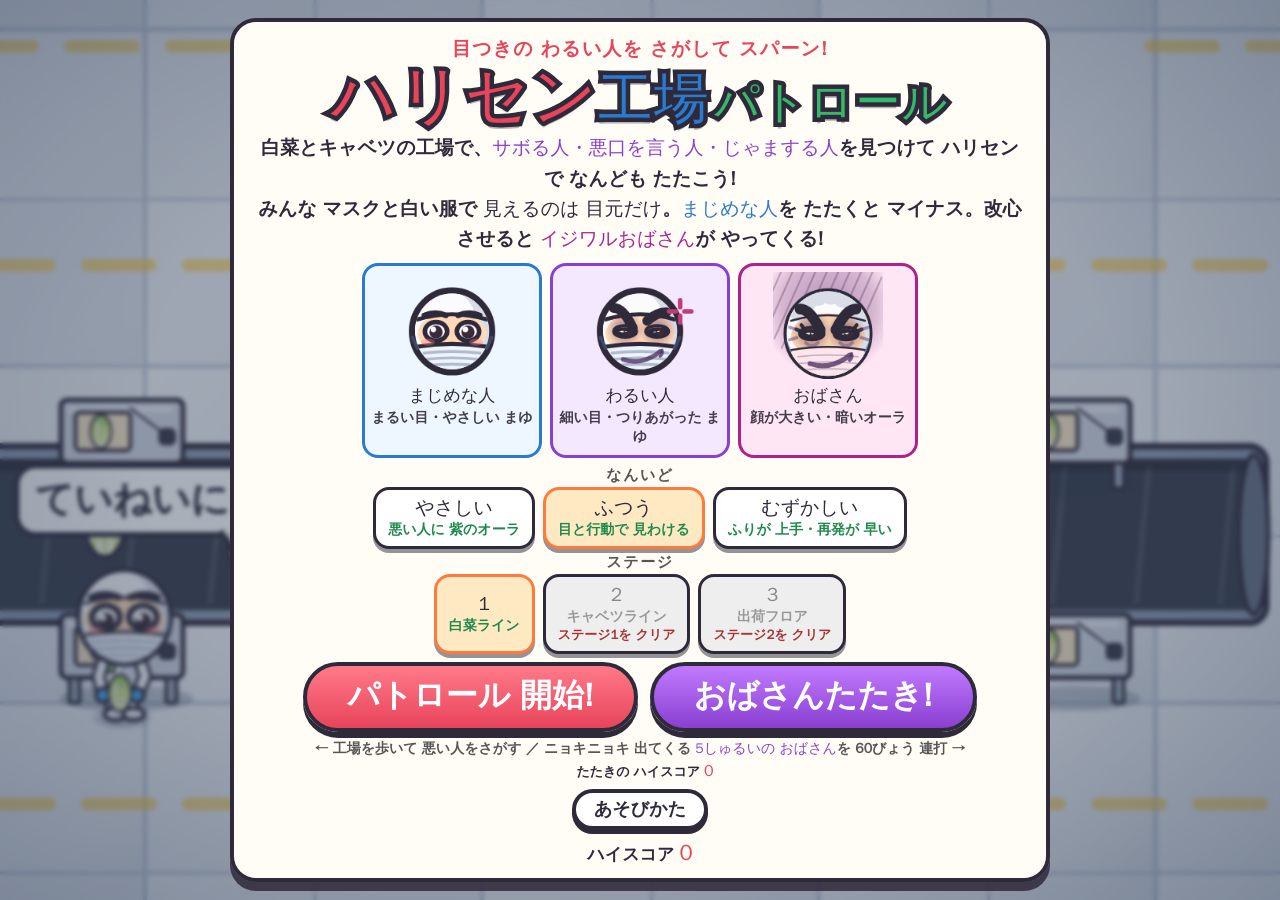
==== commit 8d3fab96: "おばさんたたき: タイトルから入れる モグラたたきのパロディを追加 - 工場のラインの うしろ・天井の点検口(さかさま)・画面の左右・段ボール・急にポン・頭だけちょこっと、の6つの出方 - 5種類: " ====
--- a/src/index.html
+++ b/src/index.html
@@ -42,6 +42,17 @@
   </div>
 </div>
 
+<!-- おばさんたたき -->
+<div id="whackHud" class="hidden">
+  <div class="w-time" id="wTime">60</div>
+  <div class="w-score"><span>スコア</span><b id="wScore">0</b></div>
+  <div class="w-count" id="wCount">ごめんなさい 0人</div>
+  <div class="w-combo" id="wCombo"></div>
+</div>
+<div id="whackResult" class="hidden">
+  <div class="wr-top"><div class="wr-title" id="wrTitle"></div><div class="wr-score">スコア <b id="wrScore">0</b></div><div class="wr-sub" id="wrSub"></div></div>
+  <div class="wr-btns"><button id="btnWhackAgain" class="big-btn whack-btn">もういちど!</button><button id="btnWhackTitle" class="sub-btn">タイトルへ</button></div>
+</div>
 <div id="stickL" class="stick hidden"><div class="ring"></div><div class="knob"></div></div>
 <div id="stickR" class="stick right hidden"><div class="ring"></div><div class="knob"></div></div>
 
@@ -77,7 +88,11 @@
       <button class="stage-btn" data-stage="1"><b>2</b><span>キャベツライン</span><i>ステージ1を クリア</i></button>
       <button class="stage-btn" data-stage="2"><b>3</b><span>出荷フロア</span><i>ステージ2を クリア</i></button>
     </div>
-    <button id="btnStart" class="big-btn">パトロール 開始!</button>
+    <div class="start-row">
+      <button id="btnStart" class="big-btn">パトロール 開始!</button>
+      <button id="btnWhack" class="big-btn whack-btn">おばさんたたき!</button>
+    </div>
+    <p class="whack-lead">← 工場を歩いて 悪い人をさがす ／ ニョキニョキ 出てくる <b>5しゅるいの おばさん</b>を 60びょう 連打 →<span class="whack-best">たたきの ハイスコア <b id="whackBestTitle">0</b></span></p>
     <div class="meta-btns"><button id="btnHowto" class="sub-btn">あそびかた</button></div>
     <div class="best">ハイスコア <b id="bestTitle">0</b></div>
   </div>
@@ -137,6 +152,7 @@
 <script src="js/input.js"></script>
 <script src="js/entities.js"></script>
 <script src="js/render.js"></script>
+<script src="js/whack.js"></script>
 <script src="js/main.js"></script>
 </body>
 </html>
--- a/src/style.css
+++ b/src/style.css
@@ -146,7 +146,7 @@
 
 .eyes-row { display: flex; justify-content: center; gap: 8px; margin: 0 0 8px; flex-wrap: wrap; }
 .eye-card { width: min(31vw, 180px); padding: 6px 6px 8px; background: #fff; border: 3px solid var(--ink); border-radius: 16px; display: flex; flex-direction: column; align-items: center; gap: 2px; }
-.eye-card canvas { width: min(26vw, 128px); height: min(26vw, 128px); }
+.eye-card canvas { width: min(24vw, 110px); height: min(24vw, 110px); }
 .eye-card b { font-size: 17px; }
 .eye-card span { font-size: 14px; line-height: 1.35; opacity: 0.9; }
 .eye-card.good { border-color: var(--blue); background: #eef6ff; }
@@ -175,6 +175,65 @@
 .meta-btns .sub-btn { margin: 0; font-size: 18px; padding: 4px 18px 5px; }
 .best { margin-top: 8px; font-size: 17px; }
 .best b { color: var(--red); font-size: 22px; }
+
+/* ---------- おばさんたたき ---------- */
+.start-row { display: flex; justify-content: center; align-items: center; gap: 12px; flex-wrap: wrap; margin-top: 8px; }
+.start-row .big-btn { margin: 0; }
+.whack-btn { background: linear-gradient(#c07aff, var(--purple)); animation-delay: 0.8s; }
+.whack-lead { margin: 6px 0 0; font-size: clamp(12px, 3vw, 14px); line-height: 1.5; color: #555; }
+.whack-lead b { color: var(--purple); }
+.whack-best { display: inline-block; margin-left: 10px; font-size: 13px; color: var(--ink); }
+.whack-best b { color: var(--red); font-size: 16px; }
+#whackHud { position: fixed; top: calc(8px + var(--safe-t)); left: calc(10px + var(--safe-l)); right: calc(10px + var(--safe-r)); pointer-events: none; z-index: 6; display: flex; align-items: flex-start; gap: 10px; }
+.w-time { order: 2; margin: 0 auto; min-width: 2.4ch; text-align: center; padding: 0 18px 2px; font-size: clamp(34px, 7vw, 56px); font-variant-numeric: tabular-nums; background: var(--cream); border: 4px solid var(--ink); border-radius: 22px; box-shadow: 0 4px 0 rgba(47, 42, 58, 0.45); }
+.w-time.warn { color: #fff; background: #ff5a5e; animation: pulse 0.4s infinite alternate; }
+.w-score { order: 1; display: flex; align-items: baseline; gap: 8px; padding: 2px 14px 3px; background: var(--cream); border: 3px solid var(--ink); border-radius: 16px; box-shadow: 0 3px 0 rgba(47, 42, 58, 0.45); }
+.w-score span { font-size: 14px; opacity: 0.8; }
+.w-score b { font-size: clamp(24px, 5vw, 36px); color: var(--red); -webkit-text-stroke: 0.5px var(--ink); font-variant-numeric: tabular-nums; min-width: 3ch; text-align: right; }
+.w-count { order: 3; padding: 4px 14px 5px; font-size: clamp(15px, 3.6vw, 20px); color: #fff; background: linear-gradient(#c56bff, #7a2fc0); border: 3px solid var(--ink); border-radius: 16px; box-shadow: 0 3px 0 rgba(47, 42, 58, 0.45); text-shadow: 0 1px 0 var(--ink); }
+.w-combo { position: fixed; top: calc(80px + var(--safe-t)); left: 50%; transform: translateX(-50%); font-size: clamp(22px, 5vw, 34px); color: #ffd24d; -webkit-text-stroke: 5px var(--ink); paint-order: stroke fill; }
+.w-combo:empty { display: none; }
+#whackResult { position: fixed; top: 0; left: 0; right: 0; bottom: 0; pointer-events: none; z-index: 21; display: flex; flex-direction: column; justify-content: space-between; padding: calc(10px + var(--safe-t)) 12px calc(12px + var(--safe-b)); }
+.wr-top { text-align: center; }
+.wr-title { font-size: clamp(20px, 4.6vw, 34px); color: #fff; -webkit-text-stroke: 6px var(--ink); paint-order: stroke fill; text-shadow: 0 4px 0 rgba(47, 42, 58, 0.35); animation: pop 0.5s cubic-bezier(0.3, 1.5, 0.5, 1); }
+.wr-score { display: inline-block; margin-top: 2px; padding: 2px 16px 4px; font-size: 18px; background: var(--cream); border: 3px solid var(--ink); border-radius: 16px; box-shadow: 0 3px 0 rgba(47, 42, 58, 0.45); }
+.wr-score b { font-size: clamp(26px, 5.6vw, 40px); color: var(--red); font-variant-numeric: tabular-nums; }
+.wr-sub { margin-top: 4px; font-size: clamp(12px, 3vw, 15px); color: var(--ink); background: rgba(255, 255, 255, 0.8); display: inline-block; padding: 2px 12px; border-radius: 12px; }
+.wr-btns { display: flex; justify-content: center; align-items: center; gap: 12px; pointer-events: auto; }
+.wr-btns .big-btn, .wr-btns .sub-btn { margin: 0; }
+@media (orientation: portrait) {
+  #whackHud { flex-wrap: wrap; justify-content: space-between; }
+  .w-time { order: 0; width: 100%; margin: 0 auto 4px; max-width: 160px; }
+  .w-score { order: 1; }
+  .w-count { order: 2; font-size: 14px; white-space: nowrap; padding: 4px 10px 5px; }
+  .w-combo { top: calc(120px + var(--safe-t)); }
+}
+/* タイトルが 1画面に おさまるように(高さが低いとき) */
+@media (max-height: 820px) {
+  .card.title-card { padding-top: 8px; padding-bottom: 10px; }
+  .logo h1 { font-size: clamp(26px, 6vw, 50px); margin-bottom: 0; }
+  .logo-small { font-size: 13px; }
+  .lead { margin: 2px 0 6px; font-size: clamp(12px, 2.8vw, 15px); line-height: 1.45; }
+  .eye-card canvas { width: min(22vw, 84px); height: min(22vw, 84px); }
+  .eye-card { padding: 4px 6px 6px; }
+  .eye-card b { font-size: 15px; }
+  .eye-card span { font-size: 12px; }
+  .diff-btn, .stage-btn { padding: 3px 10px 5px; }
+  .diff-btn b, .stage-btn b { font-size: 16px; }
+  .diff-btn span, .stage-btn span { font-size: 12px; }
+  .start-row { margin-top: 6px; }
+  .start-row .big-btn { padding: 6px 28px 8px; font-size: clamp(20px, 4.6vw, 26px); }
+  .whack-lead { margin-top: 4px; }
+  .meta-btns { margin-top: 4px; }
+  .best { margin-top: 4px; }
+}
+@media (max-height: 520px) {
+  .w-time { font-size: 30px; padding: 0 12px 1px; }
+  .w-score b { font-size: 22px; }
+  .w-count { font-size: 14px; }
+  .wr-title { font-size: 20px; -webkit-text-stroke-width: 4px; }
+  .wr-btns .big-btn { padding: 4px 26px 6px; font-size: 20px; }
+}
 
 /* ---------- あそびかた ---------- */
 .howto-card { width: min(96vw, 820px); }
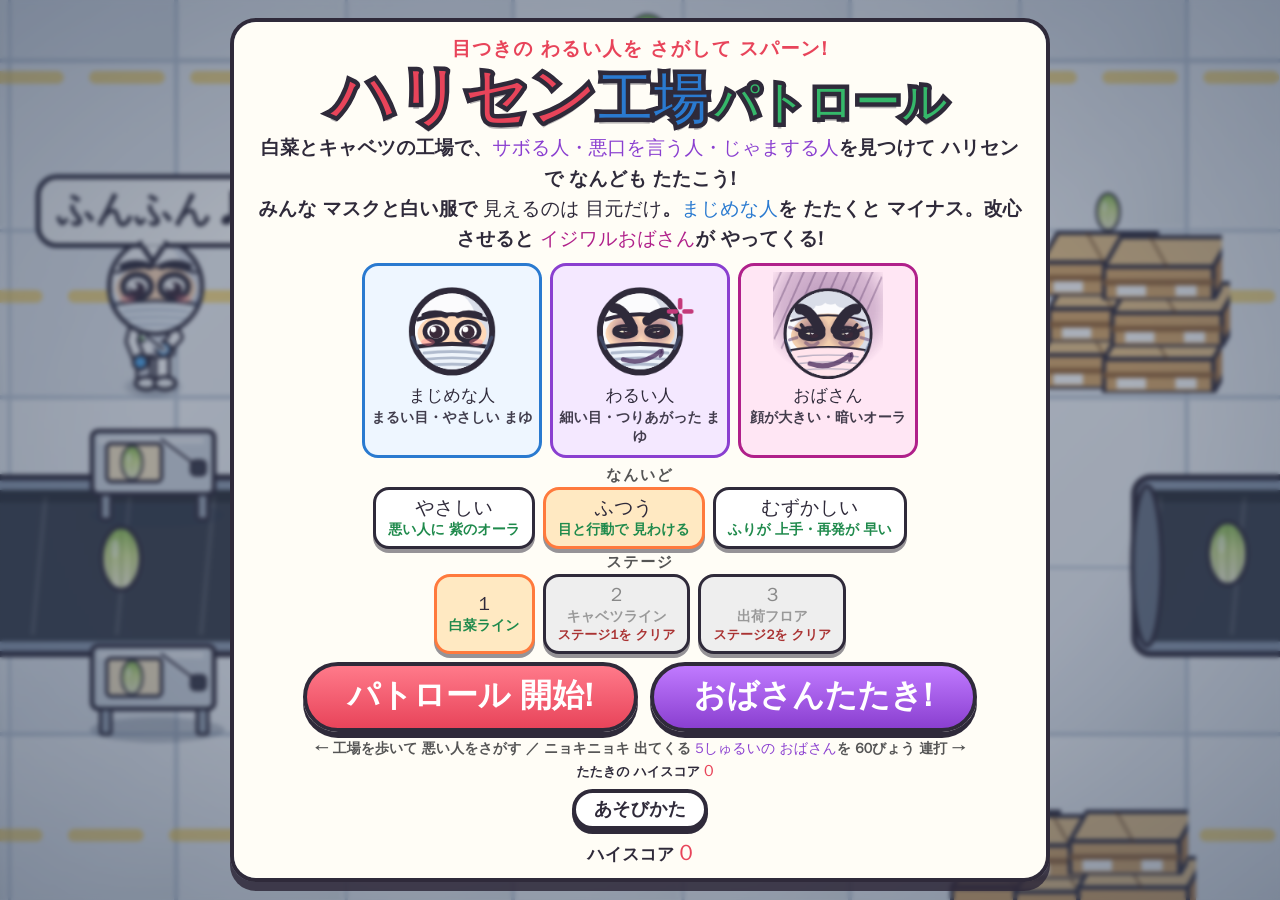
==== commit e54d679e: "Auto-sync from Mac 2026-10-26 17:27:01" ====
--- a/src/index.html
+++ b/src/index.html
@@ -144,6 +144,7 @@
   </div>
 </div>
 
+<script src="js/install-gate.js"></script>
 <script src="js/util.js"></script>
 <script src="js/config.js"></script>
 <script src="js/world.js"></script>
